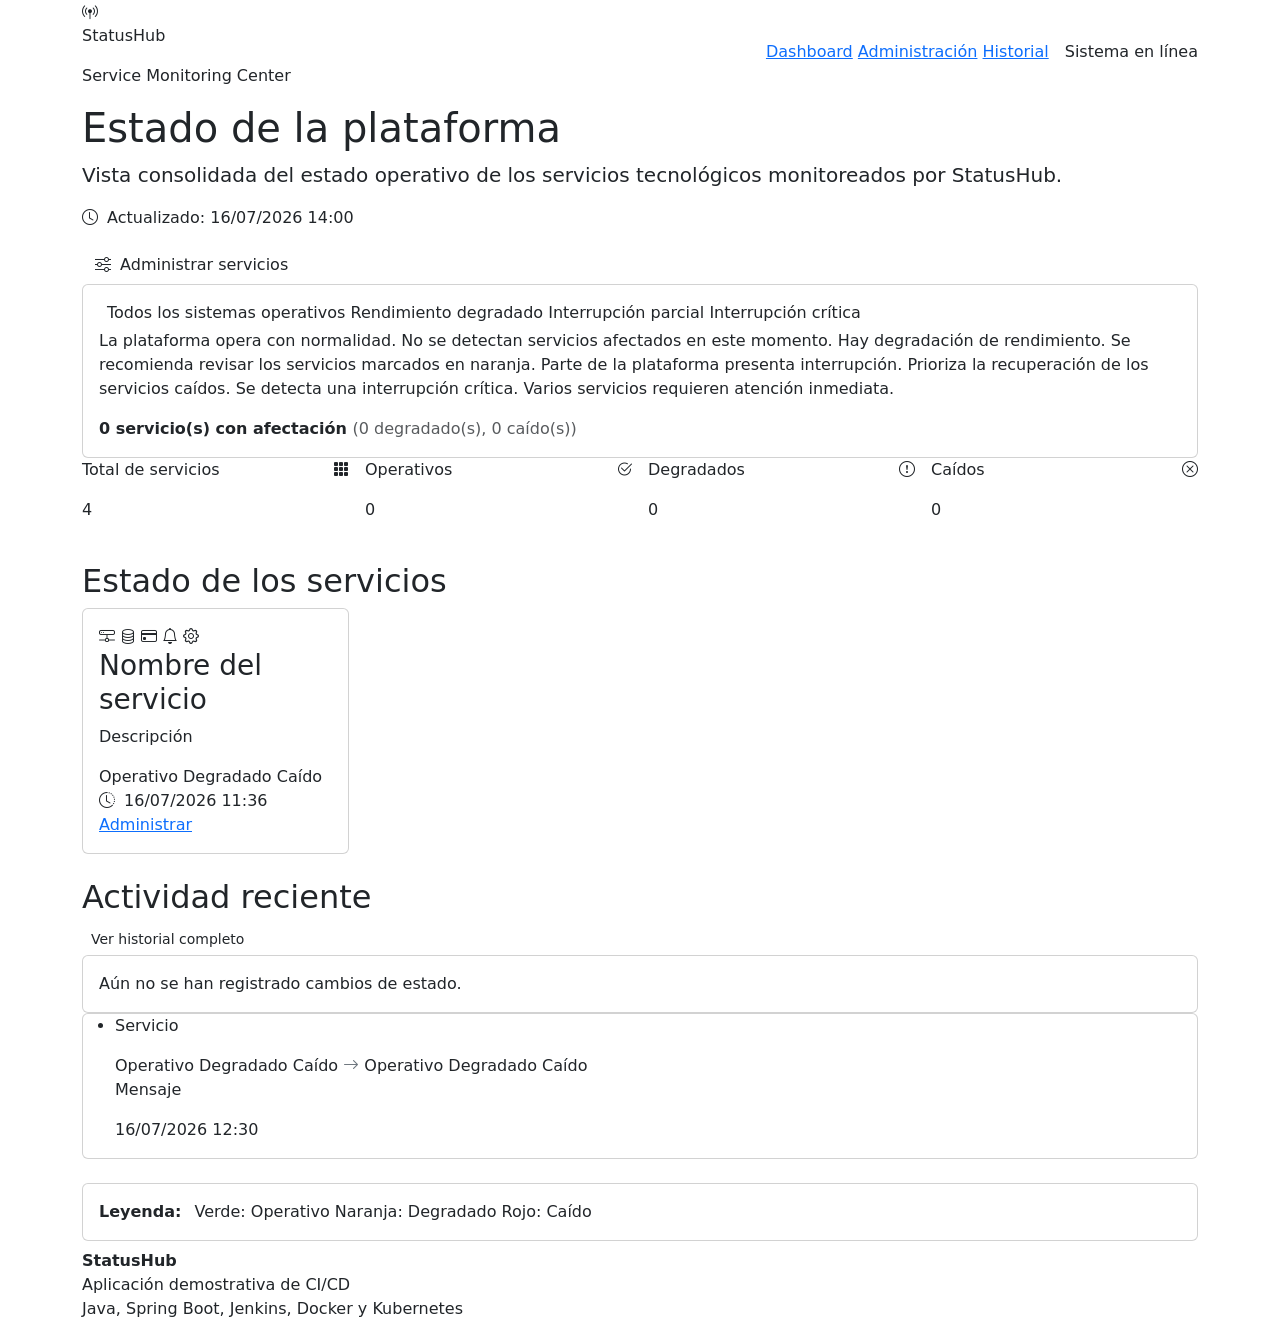
==== src/main/resources/templates/index.html @ 406a2760 "Desarrollar primera versión funcional de StatusHub" ====
<!DOCTYPE html>
<html lang="es" xmlns:th="http://www.thymeleaf.org">
<head>
	<meta charset="UTF-8">
	<meta name="viewport" content="width=device-width, initial-scale=1.0">
	<title>StatusHub - Estado de la plataforma</title>
	<link href="https://cdn.jsdelivr.net/npm/bootstrap@5.3.3/dist/css/bootstrap.min.css" rel="stylesheet">
	<link href="https://cdn.jsdelivr.net/npm/bootstrap-icons@1.11.3/font/bootstrap-icons.min.css" rel="stylesheet">
	<link rel="stylesheet" th:href="@{/css/styles.css}">
</head>
<body>

	<nav class="top-nav">
		<div class="container d-flex flex-column flex-lg-row justify-content-between align-items-lg-center gap-3">
			<div class="brand-block">
				<span class="brand-mark" aria-hidden="true"><i class="bi bi-broadcast-pin"></i></span>
				<div>
					<p class="brand-title">StatusHub</p>
					<p class="brand-subtitle">Service Monitoring Center</p>
				</div>
			</div>
			<div class="d-flex flex-column flex-md-row align-items-md-center gap-3">
				<div class="nav-links">
					<a th:href="@{/}" class="nav-link-item active">Dashboard</a>
					<a th:href="@{/admin}" class="nav-link-item">Administración</a>
					<a th:href="@{/history}" class="nav-link-item">Historial</a>
				</div>
				<span class="online-chip">
					<span class="pulse-dot pulse-operational"></span>
					Sistema en línea
				</span>
			</div>
		</div>
	</nav>

	<main class="container page-main">

		<section class="page-hero">
			<div>
				<h1>Estado de la plataforma</h1>
				<p class="lead">
					Vista consolidada del estado operativo de los servicios tecnológicos monitoreados por StatusHub.
				</p>
				<p class="hero-meta">
					<i class="bi bi-clock me-1"></i>
					Actualizado:
					<span th:text="${#temporals.format(generatedAt, 'dd/MM/yyyy HH:mm')}">16/07/2026 14:00</span>
				</p>
			</div>
			<a th:href="@{/admin}" class="btn btn-primary-soft">
				<i class="bi bi-sliders me-1"></i> Administrar servicios
			</a>
		</section>

		<section class="status-banner card"
			th:classappend="${overallStatus.name() == 'OPERATIONAL'} ? 'overall-operational' :
				(${overallStatus.name() == 'DEGRADED'} ? 'overall-degraded' :
				(${overallStatus.name() == 'PARTIAL_OUTAGE'} ? 'overall-partial' : 'overall-critical'))">
			<div class="card-body">
				<div class="status-banner-icon" aria-hidden="true">
					<i th:class="${overallStatus.name() == 'OPERATIONAL'} ? 'bi bi-check-circle-fill' :
						(${overallStatus.name() == 'DEGRADED'} ? 'bi bi-exclamation-triangle-fill' :
						'bi bi-x-octagon-fill')"></i>
				</div>
				<div class="flex-grow-1">
					<div class="d-flex align-items-center gap-2 mb-1">
						<span class="pulse-dot"
							th:classappend="${overallStatus.name() == 'OPERATIONAL'} ? 'pulse-operational' :
								(${overallStatus.name() == 'DEGRADED'} ? 'pulse-degraded' : 'pulse-down')"></span>
						<p class="status-banner-title mb-0"
							th:switch="${overallStatus.name()}">
							<span th:case="'OPERATIONAL'">Todos los sistemas operativos</span>
							<span th:case="'DEGRADED'">Rendimiento degradado</span>
							<span th:case="'PARTIAL_OUTAGE'">Interrupción parcial</span>
							<span th:case="'CRITICAL_OUTAGE'">Interrupción crítica</span>
						</p>
					</div>
					<p class="status-banner-text"
						th:switch="${overallStatus.name()}">
						<span th:case="'OPERATIONAL'">
							La plataforma opera con normalidad. No se detectan servicios afectados en este momento.
						</span>
						<span th:case="'DEGRADED'">
							Hay degradación de rendimiento. Se recomienda revisar los servicios marcados en naranja.
						</span>
						<span th:case="'PARTIAL_OUTAGE'">
							Parte de la plataforma presenta interrupción. Prioriza la recuperación de los servicios caídos.
						</span>
						<span th:case="'CRITICAL_OUTAGE'">
							Se detecta una interrupción crítica. Varios servicios requieren atención inmediata.
						</span>
					</p>
					<p class="status-banner-text mt-2 mb-0 fw-semibold">
						<span th:text="${degradedCount + downCount}">0</span>
						servicio(s) con afectación
						<span class="fw-normal opacity-75">
							(<span th:text="${degradedCount}">0</span> degradado(s),
							<span th:text="${downCount}">0</span> caído(s))
						</span>
					</p>
				</div>
			</div>
		</section>

		<section class="mb-4">
			<div class="row g-3">
				<div class="col-6 col-lg-3">
					<div class="summary-card summary-total">
						<div class="d-flex justify-content-between align-items-start">
							<div>
								<p class="summary-label">Total de servicios</p>
								<p class="summary-value" th:text="${totalServices}">4</p>
							</div>
							<span class="summary-icon"><i class="bi bi-grid-3x3-gap-fill"></i></span>
						</div>
					</div>
				</div>
				<div class="col-6 col-lg-3">
					<div class="summary-card summary-operational">
						<div class="d-flex justify-content-between align-items-start">
							<div>
								<p class="summary-label">Operativos</p>
								<p class="summary-value" th:text="${operationalCount}">0</p>
							</div>
							<span class="summary-icon"><i class="bi bi-check2-circle"></i></span>
						</div>
					</div>
				</div>
				<div class="col-6 col-lg-3">
					<div class="summary-card summary-degraded">
						<div class="d-flex justify-content-between align-items-start">
							<div>
								<p class="summary-label">Degradados</p>
								<p class="summary-value" th:text="${degradedCount}">0</p>
							</div>
							<span class="summary-icon"><i class="bi bi-exclamation-circle"></i></span>
						</div>
					</div>
				</div>
				<div class="col-6 col-lg-3">
					<div class="summary-card summary-down">
						<div class="d-flex justify-content-between align-items-start">
							<div>
								<p class="summary-label">Caídos</p>
								<p class="summary-value" th:text="${downCount}">0</p>
							</div>
							<span class="summary-icon"><i class="bi bi-x-circle"></i></span>
						</div>
					</div>
				</div>
			</div>
		</section>

		<section class="mb-4">
			<h2 class="section-title">Estado de los servicios</h2>
			<div class="row g-3">
				<div class="col-md-6 col-xl-3" th:each="service : ${services}">
					<article class="card service-card"
						th:classappend="${service.status.name() == 'OPERATIONAL'} ? 'border-operational' :
							(${service.status.name() == 'DEGRADED'} ? 'border-degraded' : 'border-down')">
						<div class="card-body">
							<div class="service-icon" aria-hidden="true"
								th:switch="${service.name}">
								<i th:case="'API principal'" class="bi bi-hdd-network"></i>
								<i th:case="'Base de datos'" class="bi bi-database"></i>
								<i th:case="'Servicio de pagos'" class="bi bi-credit-card"></i>
								<i th:case="'Notificaciones'" class="bi bi-bell"></i>
								<i th:case="*" class="bi bi-gear"></i>
							</div>
							<h3 class="service-name" th:text="${service.name}">Nombre del servicio</h3>
							<p class="service-description" th:text="${service.description}">Descripción</p>
							<span class="status-badge align-self-start"
								th:classappend="${service.status.name() == 'OPERATIONAL'} ? 'status-operational' :
									(${service.status.name() == 'DEGRADED'} ? 'status-degraded' : 'status-down')">
								<span class="pulse-dot"></span>
								<span th:switch="${service.status.name()}">
									<span th:case="'OPERATIONAL'">Operativo</span>
									<span th:case="'DEGRADED'">Degradado</span>
									<span th:case="'DOWN'">Caído</span>
								</span>
							</span>
							<div class="service-meta">
								<span>
									<i class="bi bi-clock-history me-1"></i>
									<span th:text="${#temporals.format(service.updatedAt, 'dd/MM/yyyy HH:mm')}">
										16/07/2026 11:36
									</span>
								</span>
								<a th:href="@{/admin}" class="service-admin-link">Administrar</a>
							</div>
						</div>
					</article>
				</div>
			</div>
		</section>

		<section class="mb-4">
			<div class="section-header">
				<h2 class="section-title">Actividad reciente</h2>
				<a th:href="@{/history}" class="btn btn-ghost btn-sm">Ver historial completo</a>
			</div>

			<div th:if="${#lists.isEmpty(recentHistory)}" class="card empty-state-card">
				<div class="card-body">
					<p class="mb-0">Aún no se han registrado cambios de estado.</p>
				</div>
			</div>

			<div th:unless="${#lists.isEmpty(recentHistory)}" class="card activity-card">
				<ul class="activity-list">
					<li class="activity-item" th:each="change : ${recentHistory}">
						<div>
							<p class="activity-service" th:text="${change.serviceName}">Servicio</p>
							<div class="activity-flow">
								<span class="status-badge"
									th:classappend="${change.previousStatus.name() == 'OPERATIONAL'} ? 'status-operational' :
										(${change.previousStatus.name() == 'DEGRADED'} ? 'status-degraded' : 'status-down')">
									<span th:switch="${change.previousStatus.name()}">
										<span th:case="'OPERATIONAL'">Operativo</span>
										<span th:case="'DEGRADED'">Degradado</span>
										<span th:case="'DOWN'">Caído</span>
									</span>
								</span>
								<i class="bi bi-arrow-right text-secondary"></i>
								<span class="status-badge"
									th:classappend="${change.newStatus.name() == 'OPERATIONAL'} ? 'status-operational' :
										(${change.newStatus.name() == 'DEGRADED'} ? 'status-degraded' : 'status-down')">
									<span th:switch="${change.newStatus.name()}">
										<span th:case="'OPERATIONAL'">Operativo</span>
										<span th:case="'DEGRADED'">Degradado</span>
										<span th:case="'DOWN'">Caído</span>
									</span>
								</span>
							</div>
							<p class="activity-message"
								th:if="${change.message != null and !change.message.isBlank()}"
								th:text="${change.message}">Mensaje</p>
						</div>
						<span class="activity-time"
							th:text="${#temporals.format(change.changedAt, 'dd/MM/yyyy HH:mm')}">
							16/07/2026 12:30
						</span>
					</li>
				</ul>
			</div>
		</section>

		<section class="mb-2">
			<div class="card legend-card">
				<div class="card-body">
					<strong class="me-2">Leyenda:</strong>
					<span class="legend-item">
						<span class="legend-swatch operational"></span> Verde: Operativo
					</span>
					<span class="legend-item">
						<span class="legend-swatch degraded"></span> Naranja: Degradado
					</span>
					<span class="legend-item">
						<span class="legend-swatch down"></span> Rojo: Caído
					</span>
				</div>
			</div>
		</section>

	</main>

	<footer class="page-footer">
		<div class="container">
			<p class="mb-0"><strong>StatusHub</strong></p>
			<p class="mb-0">Aplicación demostrativa de CI/CD</p>
			<p class="footer-stack mb-0">Java, Spring Boot, Jenkins, Docker y Kubernetes</p>
		</div>
	</footer>

</body>
</html>
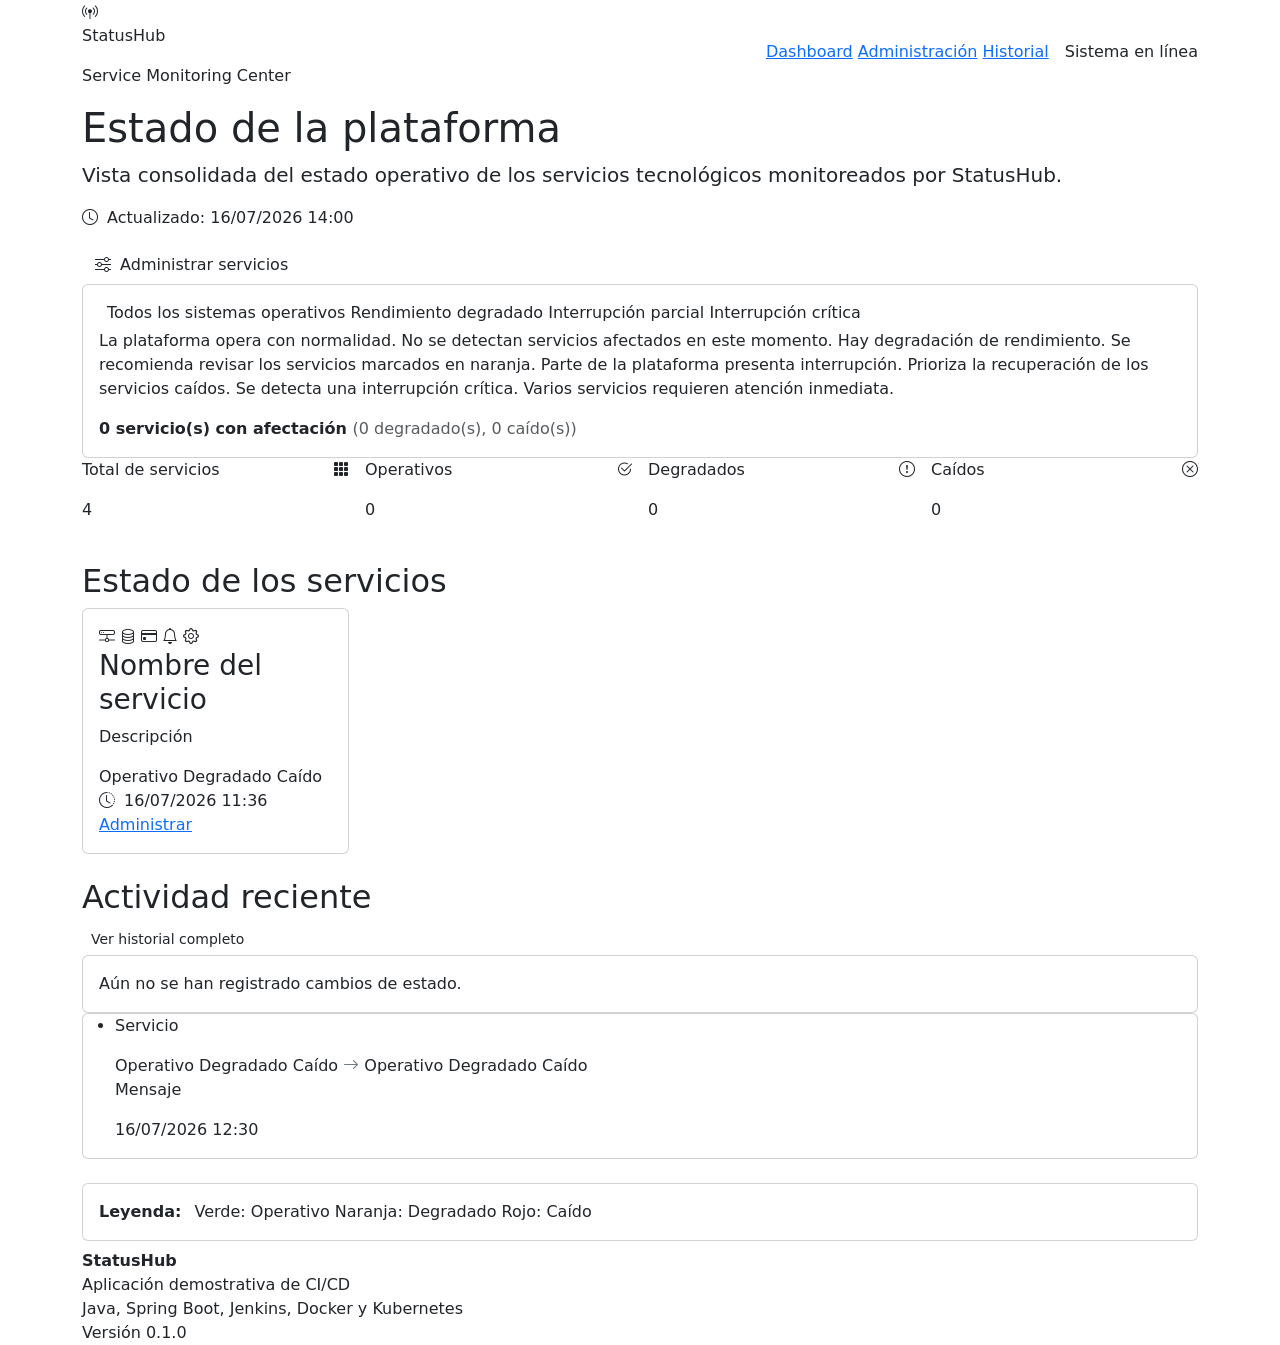
==== commit 4ecda723: "Mostrar versión de StatusHub en el frontend" ====
--- a/src/main/resources/templates/index.html
+++ b/src/main/resources/templates/index.html
@@ -269,6 +269,7 @@
 			<p class="mb-0"><strong>StatusHub</strong></p>
 			<p class="mb-0">Aplicación demostrativa de CI/CD</p>
 			<p class="footer-stack mb-0">Java, Spring Boot, Jenkins, Docker y Kubernetes</p>
+			<p class="footer-stack mb-0">Versión 0.1.0</p>
 		</div>
 	</footer>
 
